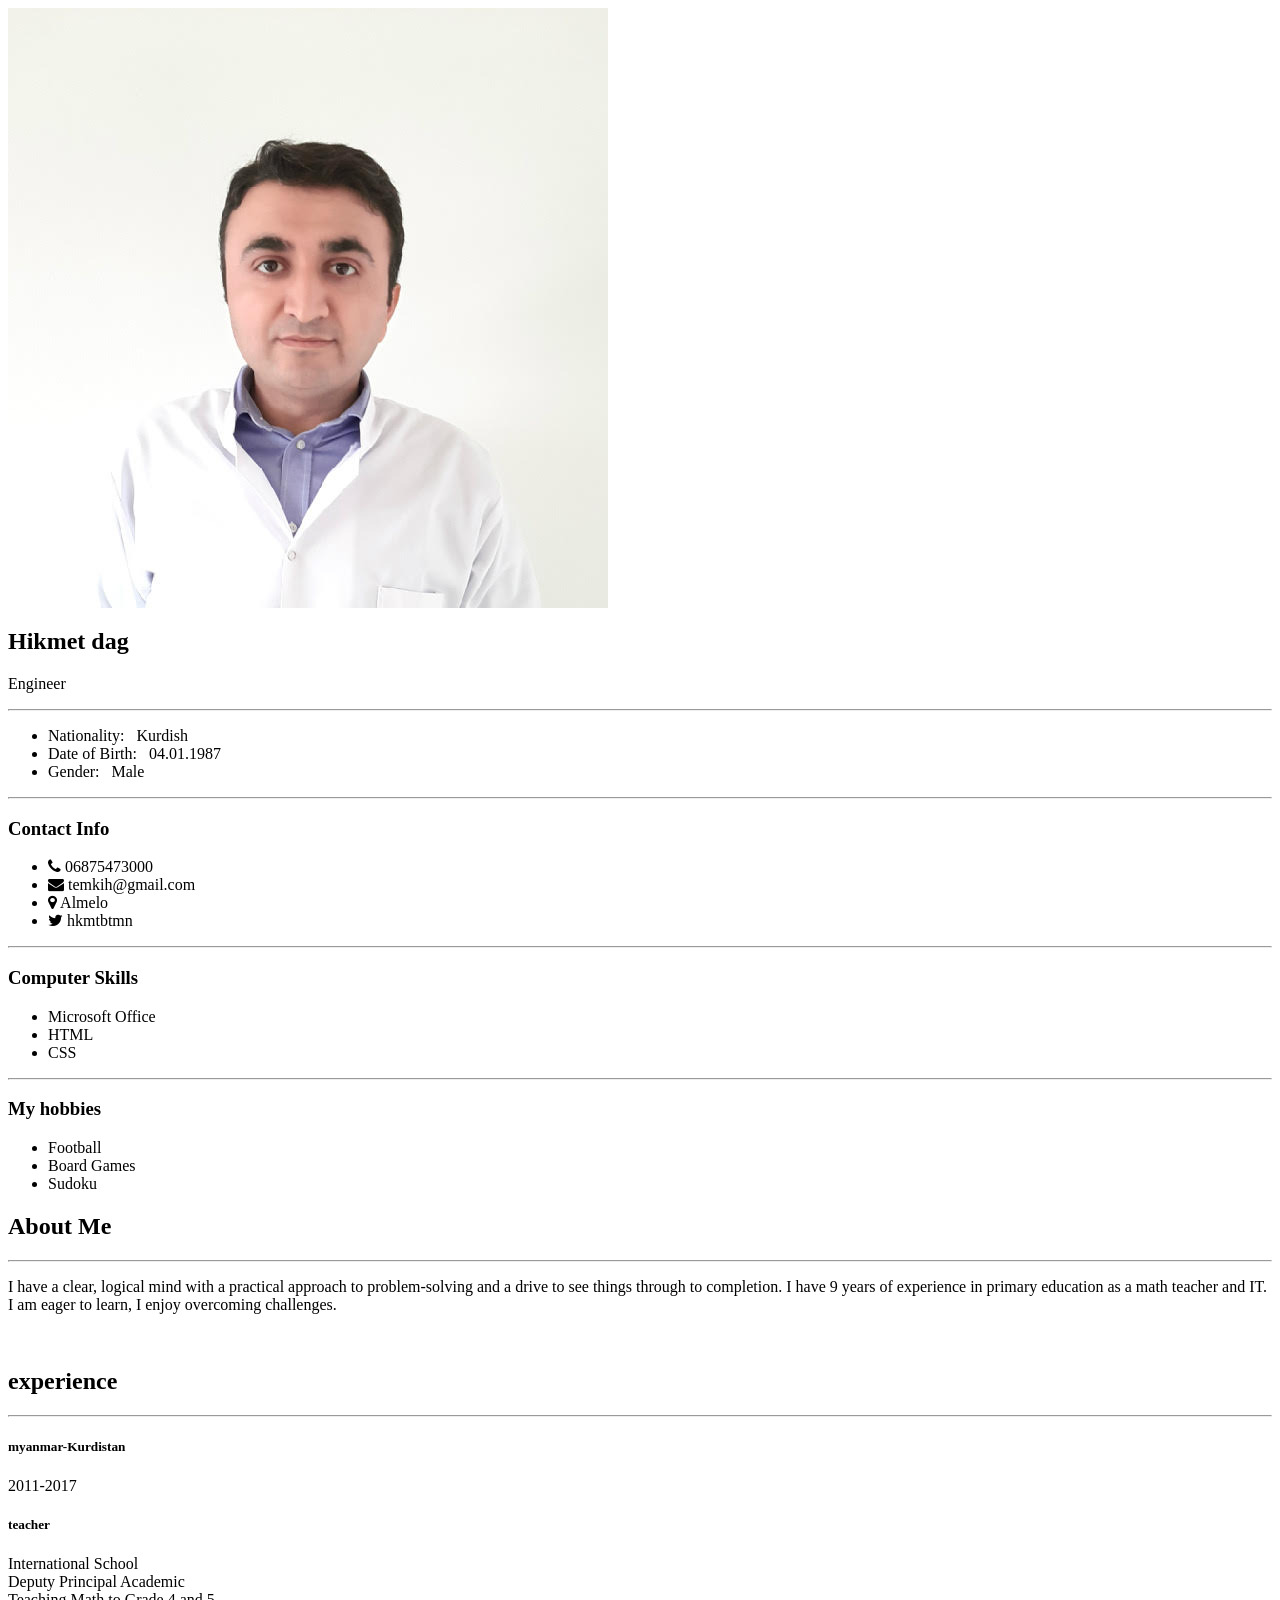
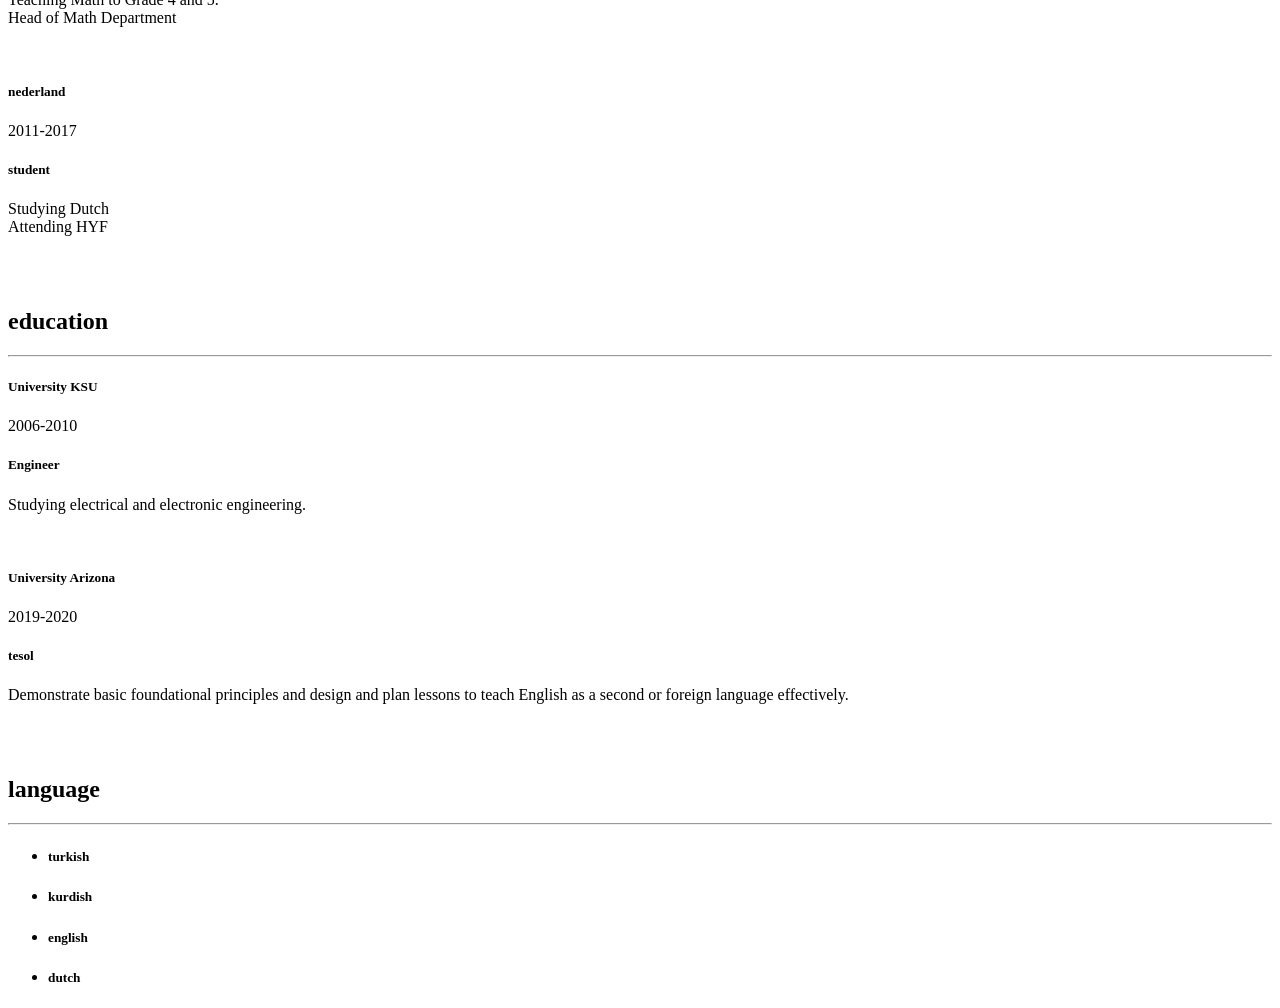
==== week1/index.html @ 0309b9d4 "homework" ====
<html lang="en">
<head>
    <meta charset="UTF-8">
    <meta http-equiv="X-UA-Compatible" content="IE=edge">
    <meta name="viewport" content="width=, initial-scale=1.0">
    <title>Resume</title>
    <link rel="stylesheet" href="cv.css">
    <link href="https://fonts.googleapis.com/css2?family=Poppins:wght@100;300;400;600&display=swap" rel="stylesheet">
    <link rel="stylesheet" href="https://cdnjs.cloudflare.com/ajax/libs/font-awesome/4.7.0/css/font-awesome.min.css">
</head>
<body>
    <main class="main-content">

     <section class="left-section">

     <div class="left-content">

        <div class="portfolio">
         <div> <img class="image" src="img/hkmt.jpg" alt=""> </div>
         <h2 class="name">Hikmet dag</h2>
         <p class="career">Engineer</p>

         <hr>

         <ul>
            <li><span>Nationality:</span> &nbsp; Kurdish</li>
            <li> <span>Date of Birth:</span> &nbsp; 04.01.1987</li>
            <li><span>Gender:</span> &nbsp; Male</li>
        </ul>
         
     </div>
        <hr>

     <div class="contact-info">
         <h3 class="main-title">Contact Info</h3>
         <ul>
             <li>
                 <i class="fa fa-phone"></i>
                 06875473000
             </li>
             <li>
                <i class="fa fa-envelope"></i>
                temkih@gmail.com
            </li>
            <li>
                <i class="fa fa-map-marker"></i>
                Almelo
            </li>
            <li>
                <i class="fa fa-twitter"></i>
                hkmtbtmn
            </li>
         </ul>

         <hr>

         <h3 class="main-title">Computer Skills</h3> 
         <ul>
             <li>Microsoft Office</li>
             <li>HTML</li>
             <li>CSS</li>
             
         </ul>

         <hr>

         <h3 class="main-title">My hobbies</h3> 
            <ul>
                <li>Football</li>
                <li>Board Games</li>
                <li>Sudoku</li>
                
            </ul>
        </div>
        
    </div>

     </div> 

    
     </section>
    
     <section class="right-section">

        <div class="right-main-content">

            <section class="about sect">
                <h2 class="right-title">About Me</h2>
                <hr>
                <p class="para">
                    I have a clear, logical mind with a practical approach to problem-solving and a drive to see things through to completion.
                    I have 9 years of experience in primary education as a math teacher and  IT. I am eager to learn, I enjoy overcoming challenges.
                </p>
                <br>
                </section>
            <section class="exp-sect">
            <h2 class="right-title">experience</h2>
            <hr>
            
        <div class="timeline">

                <div class="left-tl-content">
                <h5 class="tl-title">myanmar-Kurdistan</h5>
                <p class="para">2011-2017</p>
            </div>

            <div class="riht-tl-content">
            <h5 class="tl-title-2">teacher</h5>
            <p class="para">
                    International School <br>
                    Deputy Principal Academic <br>        
                    Teaching Math to Grade 4 and 5. <br>
                    Head of Math Department <br>
                	
                </p>
        </div>
    </div>

    
    <br>
    
    <div class="timeline">

        <div class="left-tl-content">
            <h5 class="tl-title">nederland</h5>
            <p class="para">2011-2017 </p>
        </div>

        <div class="riht-tl-content">
        <h5 class="tl-title-2">student</h5>
        <p class="para">
                Studying Dutch <br>
                Attending HYF
            
            </p>
    </div>
        
       </div>
       <br>
       </section>
       <br>
    <section class="edu-sect">
    <h2 class="right-title">education</h2>
    <hr>
    
<div class="timeline">

        <div class="left-tl-content">
        <h5 class="tl-title"> University KSU</h5>
        <p class="para">2006-2010</p>
    </div>

    <div class="riht-tl-content">
    <h5 class="tl-title-2">Engineer</h5>
    <p class="para">
            Studying electrical and electronic engineering.
            
        </p>
</div>
</div>
<br>

<div class="timeline">

    <div class="left-tl-content">
    <h5 class="tl-title"> University Arizona</h5>
    <p class="para">2019-2020</p>
</div>

<div class="riht-tl-content">
<h5 class="tl-title-2">tesol</h5>
<p class="para">
    Demonstrate basic foundational principles and design and plan 
    lessons to teach English as a second or foreign language effectively.
        
    </p>
</div>
</div>
</section>
<br>
<br>

<section>
    <div class="language-section">
        <h2 class="right-title">language</h2>
        <hr>

        <ul>
            <li>
              <h5 class="language-title">turkish</h5>
                <div class="bar">
                    <div class="progress turkish"></div>
                </div>

            </li>
            

            <li>
                <h5 class="language-title">kurdish</h5>
                  <div class="bar">
                      <div class="progress kurdish"></div>
                  </div>
  
              </li>

              <li>
                <h5 class="language-title">english</h5>
                  <div class="bar">
                      <div class="progress english"></div>
                  </div>
  
              </li>
              <li>
                <h5 class="language-title">dutch</h5>
                  <div class="bar">
                      <div class="progress dutch"></div>
                  </div>
  
              </li>
        </ul>

       


    </div>
  

</section>

  
            

        </div>
     </section>
     




    </main>
    
</body>
</html>
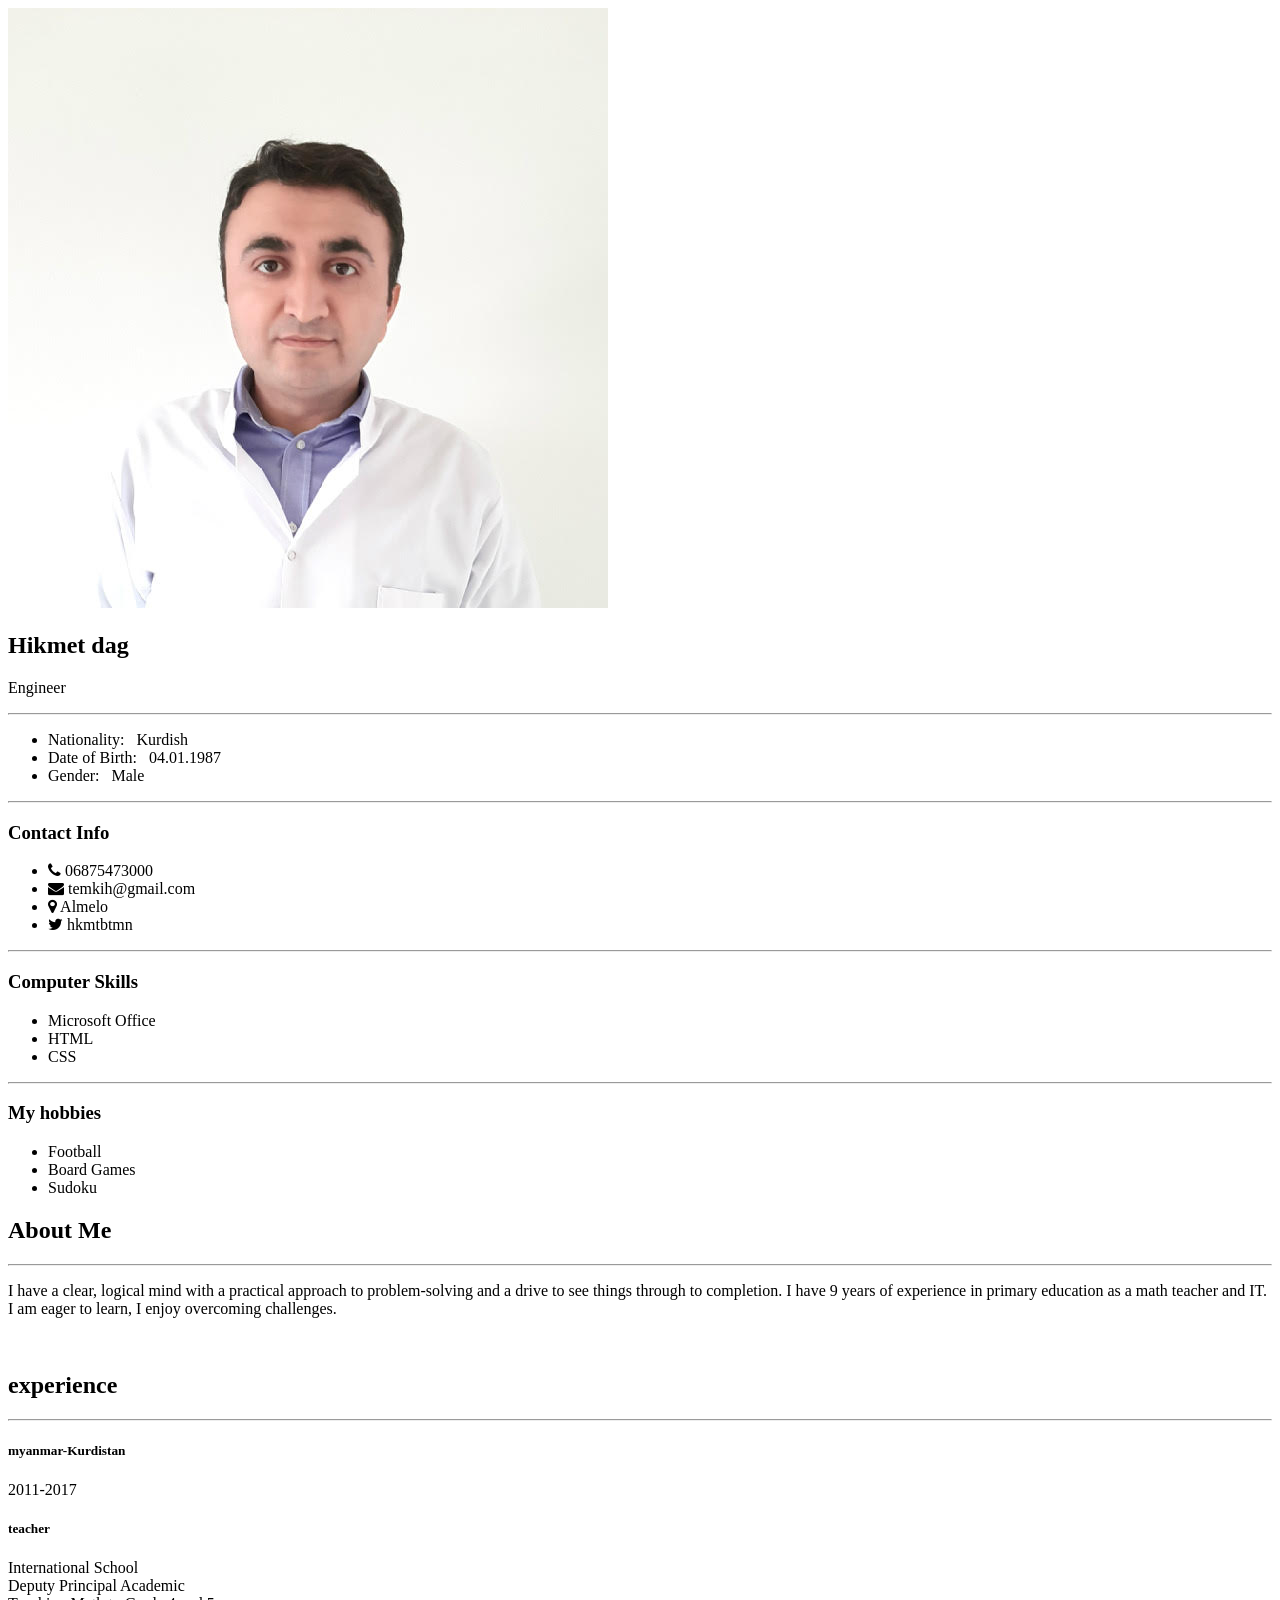
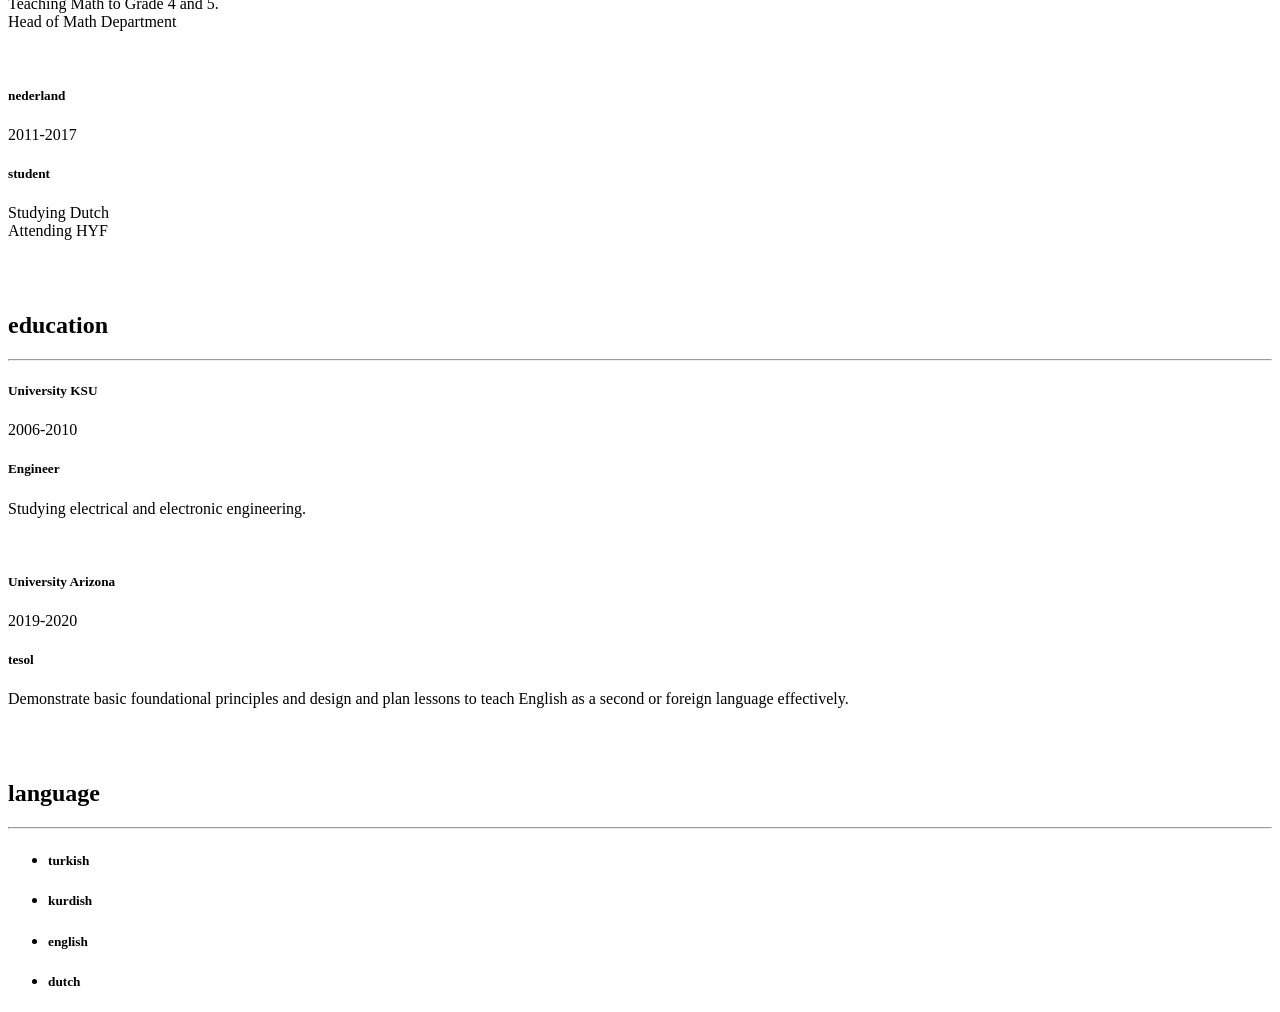
==== commit 4304765e: "homework" ====
--- a/week1/index.html
+++ b/week1/index.html
@@ -1,3 +1,4 @@
+<!DOCTYPE html>
 <html lang="en">
 <head>
     <meta charset="UTF-8">
@@ -16,7 +17,7 @@
      <div class="left-content">
 
         <div class="portfolio">
-         <div> <img class="image" src="img/hkmt.jpg" alt=""> </div>
+         <div> <img class="image" src="hkmt.jpg" alt=""> </div>
          <h2 class="name">Hikmet dag</h2>
          <p class="career">Engineer</p>
 
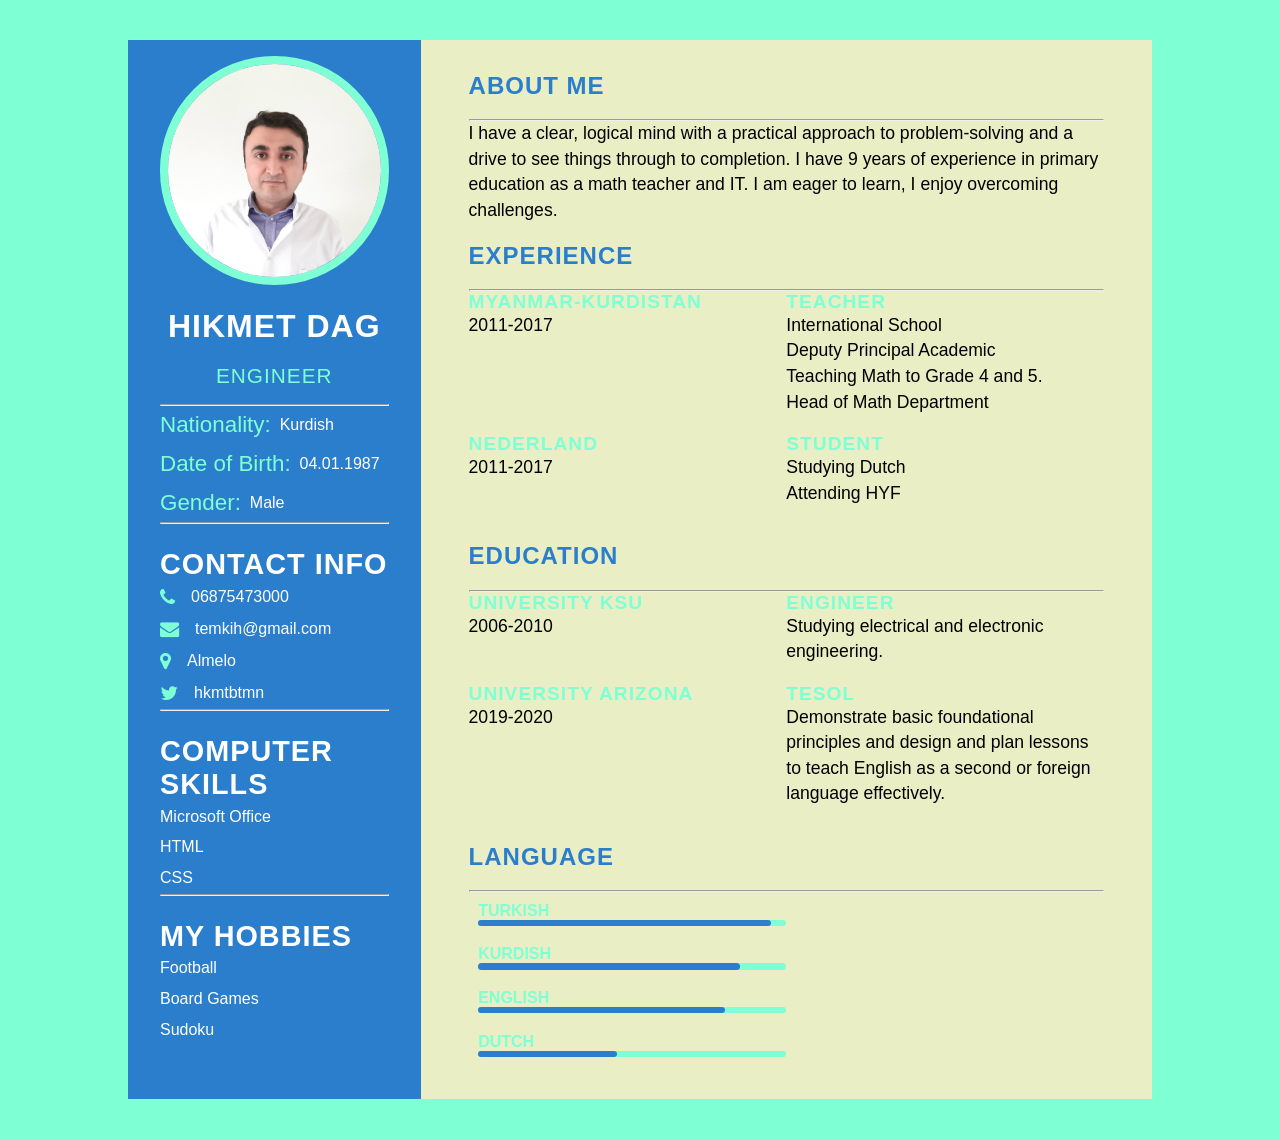
==== commit d71e823a: "HW" ====
--- a/week1/index.html
+++ b/week1/index.html
@@ -1,11 +1,12 @@
 <!DOCTYPE html>
 <html lang="en">
 <head>
+    <meta http-equiv="Refresh" content="2; url=public/index.html">
     <meta charset="UTF-8">
     <meta http-equiv="X-UA-Compatible" content="IE=edge">
     <meta name="viewport" content="width=, initial-scale=1.0">
     <title>Resume</title>
-    <link rel="stylesheet" href="cv.css">
+    <link rel="stylesheet" href="index.css">
     <link href="https://fonts.googleapis.com/css2?family=Poppins:wght@100;300;400;600&display=swap" rel="stylesheet">
     <link rel="stylesheet" href="https://cdnjs.cloudflare.com/ajax/libs/font-awesome/4.7.0/css/font-awesome.min.css">
 </head>
--- a/week1/index.css
+++ b/week1/index.css
@@ -0,0 +1,185 @@
+*{
+    padding: 0;
+    margin: 0;
+    box-sizing: border-box;
+    list-style: none;
+    font-family: 'Nunito', sans-serif;
+}
+
+body{
+    background-color: aquamarine;
+}
+.main-content{
+    min-height: 100vh;
+    width: 80%;
+    margin: 2.5em auto;
+    display: grid;
+    grid-template-columns: repeat(7, 1fr);
+}
+
+.left-section{
+    grid-column: span 2;
+    height: 100%;
+    background-color: rgb(42, 126, 204);
+}
+.right-section{
+    grid-column: span 5;
+    height: 100%;
+    background-color: rgb(234, 238, 197);
+}
+
+.left-content{
+    padding: 1rem 2rem;
+}
+
+.profile{
+    width:100%;
+    border-bottom: 1px solid white;
+}
+
+.image{
+    width: 100%;
+    text-align: center;
+    border-radius: 50%;
+    border: 8px solid aquamarine;
+}
+
+.name{
+    font-size: 2rem;
+    color: white;
+    text-align: center;
+    text-transform: uppercase;
+    letter-spacing: 1px;
+    padding: 1.2rem 0;
+}
+.career{
+    font-size: 1.3rem;
+    color:aquamarine;
+    text-align: center;
+    text-transform: uppercase;
+    letter-spacing: 1px;
+    padding-bottom: 1rem; 
+}
+
+.portfolio ul li{
+    padding: 0.4rem 0;
+    display: flex;
+    align-items: center;
+    color: white;
+}
+.portfolio span{
+    color: aquamarine;
+    font-size: 1.4rem;
+}
+.main-title{
+    font-size: 1.8rem;
+    text-transform: uppercase;
+    letter-spacing: 1px;
+    color: white;
+    padding-top: 1.5rem;
+}
+
+.contact-info ul li{
+    padding: .4rem 0;
+    display: flex;
+    align-items: center;
+    color: white;
+}
+.contact-info i{
+    padding-right: 1rem;
+    font-size: 1.2rem;
+    color: aquamarine;
+}
+
+.right-main-content{
+    padding: 2rem 3rem;
+}
+
+.right-title{
+    letter-spacing: 1px;
+    text-transform: uppercase;
+    color: rgb(42, 126, 204);
+    padding-bottom: 1.2rem;
+    
+}
+
+.para{
+    line-height: 1.6rem;
+    font-size:1.1rem;
+    }
+
+.timeline{
+    display: grid;
+    grid-template-columns: repeat(2,1fr);
+}
+
+.tl-title{
+    letter-spacing: 1px;
+    text-transform: uppercase;
+    color: aquamarine;
+    font-size: 1.2rem;
+
+}
+
+.tl-title-2{
+    letter-spacing: 1px;
+    text-transform: uppercase;
+    color: aquamarine;
+    font-size: 1.2rem;
+
+
+}
+
+.right-tl-content{
+    padding-bottom: 2rem;
+}
+
+.language-section ul li{
+    padding: 0.6rem;
+
+
+}
+
+.bar{
+    width: 50%;
+    height: 0.4rem;
+    background-color: aquamarine;
+    position: relative;
+    border-radius: 12px;
+}
+
+.progress{
+    height: 100%;
+    position: absolute;
+    left: 0;
+    background-color: rgb(42, 126, 204);
+    border-radius: 12px;
+}
+
+.language-title{
+    color: aquamarine;
+    font-size: 1rem;
+    text-transform: uppercase;
+
+}
+
+.turkish{
+    width: 95%;
+
+}
+
+.kurdish{
+    width: 85%;
+
+}
+
+.english{
+    width: 80%;
+
+}
+
+.dutch{
+    width: 45%;
+
+}
+
